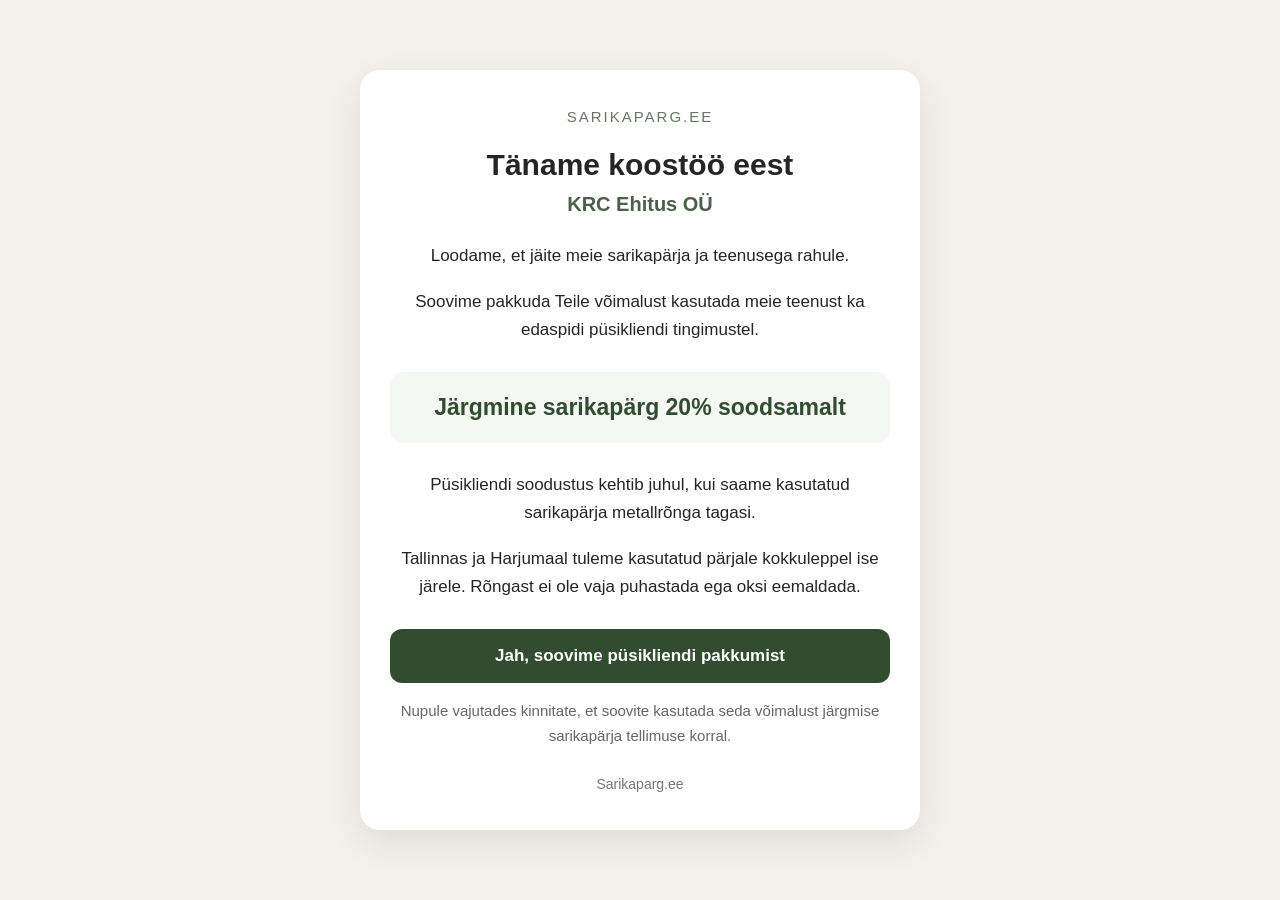
==== pakkumine-krc/index.html @ 6d95c592 "K" ====
<!doctype html>
<html lang="et">
  <head>
    <meta charset="UTF-8" />
    <meta name="viewport" content="width=device-width, initial-scale=1.0" />

    <title>Püsikliendi pakkumine | KRC Ehitus OÜ | Sarikaparg.ee</title>
    <meta name="robots" content="noindex, nofollow" />

    <style>
      * {
        box-sizing: border-box;
      }

      body {
        margin: 0;
        font-family: Arial, Helvetica, sans-serif;
        background: #f3f1eb;
        color: #252525;
        min-height: 100vh;
        display: flex;
        align-items: center;
        justify-content: center;
        padding: 24px;
      }

      .offer-card {
        width: 100%;
        max-width: 560px;
        background: #ffffff;
        border-radius: 20px;
        padding: 38px 30px;
        box-shadow: 0 12px 35px rgba(0, 0, 0, 0.09);
        text-align: center;
      }

      .brand {
        font-size: 15px;
        letter-spacing: 2px;
        text-transform: uppercase;
        color: #687568;
        margin-bottom: 22px;
      }

      h1 {
        margin: 0 0 10px;
        font-size: 30px;
        line-height: 1.2;
      }

      .client {
        font-size: 20px;
        font-weight: 700;
        margin-bottom: 26px;
        color: #4d5e4d;
      }

      p {
        font-size: 17px;
        line-height: 1.65;
        margin: 0 0 18px;
      }

      .offer {
        margin: 28px 0;
        padding: 22px;
        background: #f5f7f3;
        border-radius: 14px;
      }

      .offer strong {
        font-size: 23px;
        color: #314c31;
      }

      .note {
        font-size: 15px;
        color: #666;
        margin-top: 16px;
      }

      form {
        margin-top: 28px;
      }

      .confirm-btn {
        width: 100%;
        border: none;
        border-radius: 12px;
        padding: 17px 22px;
        background: #314c31;
        color: #ffffff;
        font-size: 17px;
        font-weight: 700;
        cursor: pointer;
        transition: opacity 0.2s ease;
      }

      .confirm-btn:hover {
        opacity: 0.92;
      }

      .confirm-btn:disabled {
        cursor: default;
        opacity: 0.85;
      }

      .success-message {
        display: none;
        margin-top: 18px;
        margin-bottom: 0;
        font-size: 16px;
        font-weight: 700;
        color: #314c31;
      }

      .footer {
        margin-top: 28px;
        font-size: 14px;
        color: #777;
      }

      @media (max-width: 600px) {
        .offer-card {
          padding: 30px 20px;
        }

        h1 {
          font-size: 26px;
        }

        .offer strong {
          font-size: 21px;
        }
      }
    </style>
  </head>

  <body>
    <main class="offer-card">
      <div class="brand">Sarikaparg.ee</div>

      <h1>Täname koostöö eest</h1>

      <div class="client">KRC Ehitus OÜ</div>

      <p>Loodame, et jäite meie sarikapärja ja teenusega rahule.</p>

      <p>
        Soovime pakkuda Teile võimalust kasutada meie teenust ka edaspidi
        püsikliendi tingimustel.
      </p>

      <div class="offer">
        <strong>Järgmine sarikapärg 20% soodsamalt</strong>
      </div>

      <p>
        Püsikliendi soodustus kehtib juhul, kui saame kasutatud sarikapärja
        metallrõnga tagasi.
      </p>

      <p>
        Tallinnas ja Harjumaal tuleme kasutatud pärjale kokkuleppel ise järele.
        Rõngast ei ole vaja puhastada ega oksi eemaldada.
      </p>

      <form id="offerForm">
        <input type="hidden" name="Ettevõte" value="KRC Ehitus OÜ" />

        <input
          type="hidden"
          name="Pakkumine"
          value="20% püsikliendi soodustus järgmisele sarikapärjale kasutatud metallrõnga tagastamisel"
        />

        <input
          type="hidden"
          name="Vastus"
          value="Klient soovib püsikliendi pakkumist kasutada"
        />

        <button type="submit" class="confirm-btn" id="confirmBtn">
          Jah, soovime püsikliendi pakkumist
        </button>

        <p id="successMessage" class="success-message">
          ✓ Teie soov on registreeritud. Täname!
        </p>
      </form>

      <p class="note">
        Nupule vajutades kinnitate, et soovite kasutada seda võimalust järgmise
        sarikapärja tellimuse korral.
      </p>

      <div class="footer">Sarikaparg.ee</div>
    </main>

    <script>
      const form = document.getElementById("offerForm");
      const button = document.getElementById("confirmBtn");
      const successMessage = document.getElementById("successMessage");

      form.addEventListener("submit", async function (event) {
        event.preventDefault();

        button.disabled = true;
        button.textContent = "Registreerime...";

        const formData = new FormData(form);

        try {
          const response = await fetch("https://formspree.io/f/xkopbzkl", {
            method: "POST",
            body: formData,
            headers: {
              Accept: "application/json",
            },
          });

          if (response.ok) {
            button.textContent = "Soov registreeritud";
            successMessage.style.display = "block";
          } else {
            button.disabled = false;
            button.textContent = "Jah, soovime püsikliendi pakkumist";
            alert("Saatmisel tekkis viga. Palun proovige uuesti.");
          }
        } catch (error) {
          button.disabled = false;
          button.textContent = "Jah, soovime püsikliendi pakkumist";
          alert("Saatmisel tekkis viga. Palun proovige uuesti.");
        }
      });
    </script>
  </body>
</html>
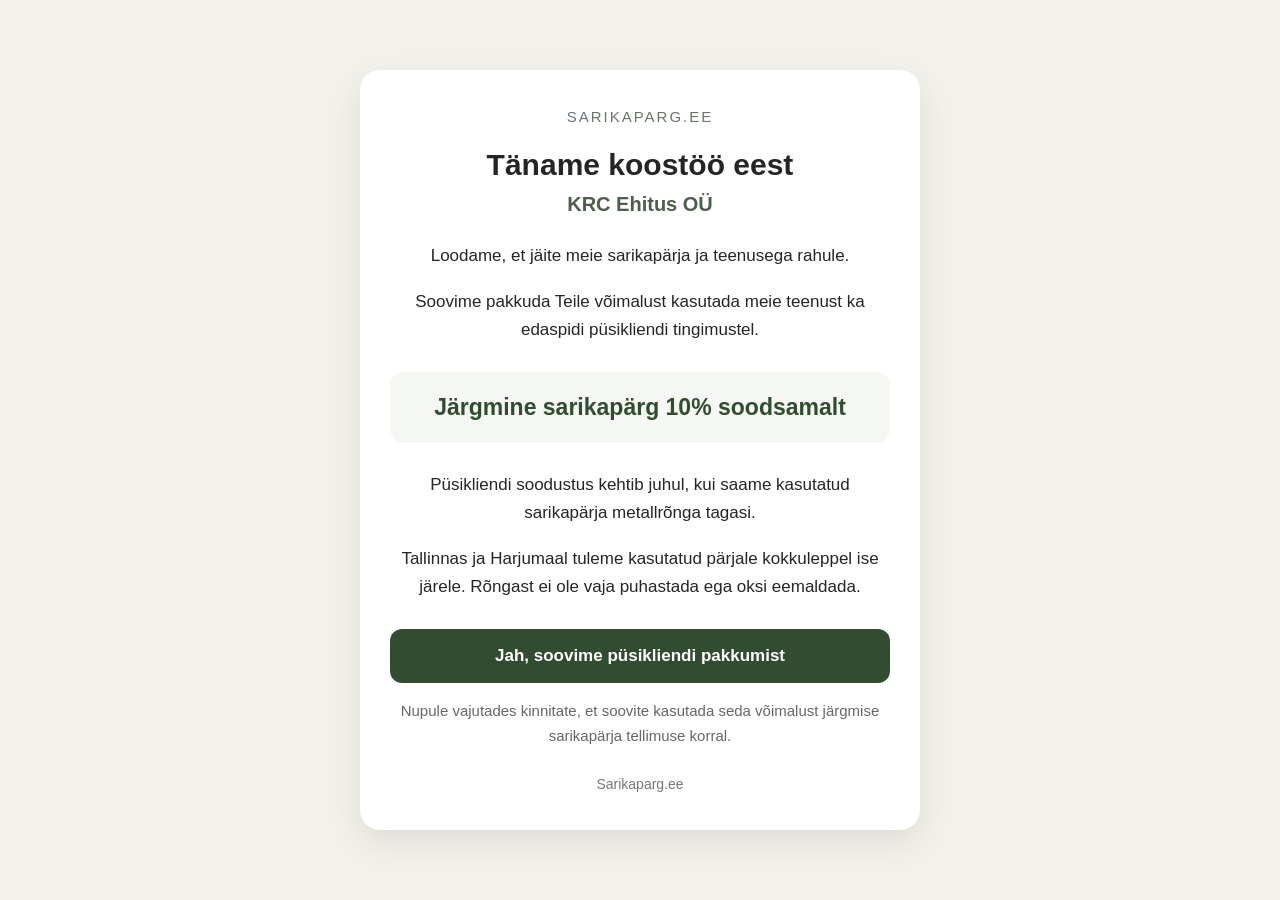
==== commit 4289bd5a: "WKW" ====
--- a/pakkumine-krc/index.html
+++ b/pakkumine-krc/index.html
@@ -152,7 +152,7 @@
       </p>
 
       <div class="offer">
-        <strong>Järgmine sarikapärg 20% soodsamalt</strong>
+        <strong>Järgmine sarikapärg 10% soodsamalt</strong>
       </div>
 
       <p>
@@ -171,7 +171,7 @@
         <input
           type="hidden"
           name="Pakkumine"
-          value="20% püsikliendi soodustus järgmisele sarikapärjale kasutatud metallrõnga tagastamisel"
+          value="10% püsikliendi soodustus järgmisele sarikapärjale kasutatud metallrõnga tagastamisel"
         />
 
         <input
